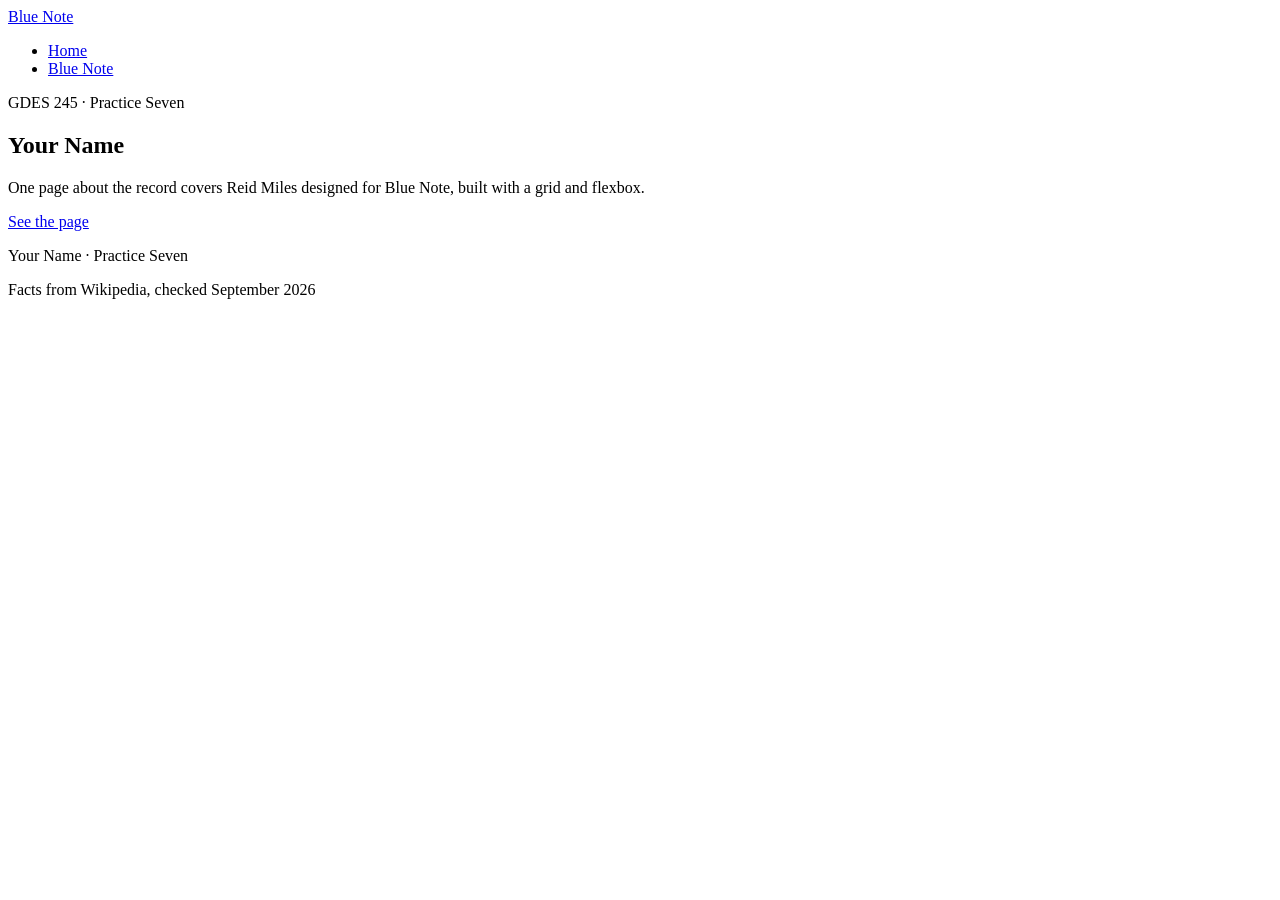
==== index.html @ 5fb1548e "Add files via upload" ====
<!DOCTYPE html>
<html lang="en">
<head>
  <meta charset="UTF-8">
  <meta name="viewport" content="width=device-width, initial-scale=1.0">
  <title>Your Name, Web 1</title>

  <link rel="preconnect" href="https://fonts.googleapis.com">
  <link rel="preconnect" href="https://fonts.gstatic.com" crossorigin>
  <link href="https://fonts.googleapis.com/css2?family=Anton&family=Work+Sans:wght@400;600&display=swap" rel="stylesheet">

  <link rel="stylesheet" href="css/styles.css">
</head>
<body>

<header class="site-header">
  <a class="logo" href="index.html">Blue Note</a>
  <nav>
    <ul>
      <li><a href="index.html">Home</a></li>
      <li><a href="pages/blue-note.html">Blue Note</a></li>
    </ul>
  </nav>
</header>

<section class="hero">
  <p>GDES 245 &middot; Practice Seven</p>
  <h1>Your Name</h1>
  <p>One page about the record covers Reid Miles
     designed for Blue Note, built with a grid and flexbox.</p>
  <a class="button" href="pages/blue-note.html">See the page</a>
</section>

<footer class="site-footer" id="sources">
  <p>Your Name &middot; Practice Seven</p>
  <p>Facts from Wikipedia, checked September 2026</p>
</footer>

</body>
</html>
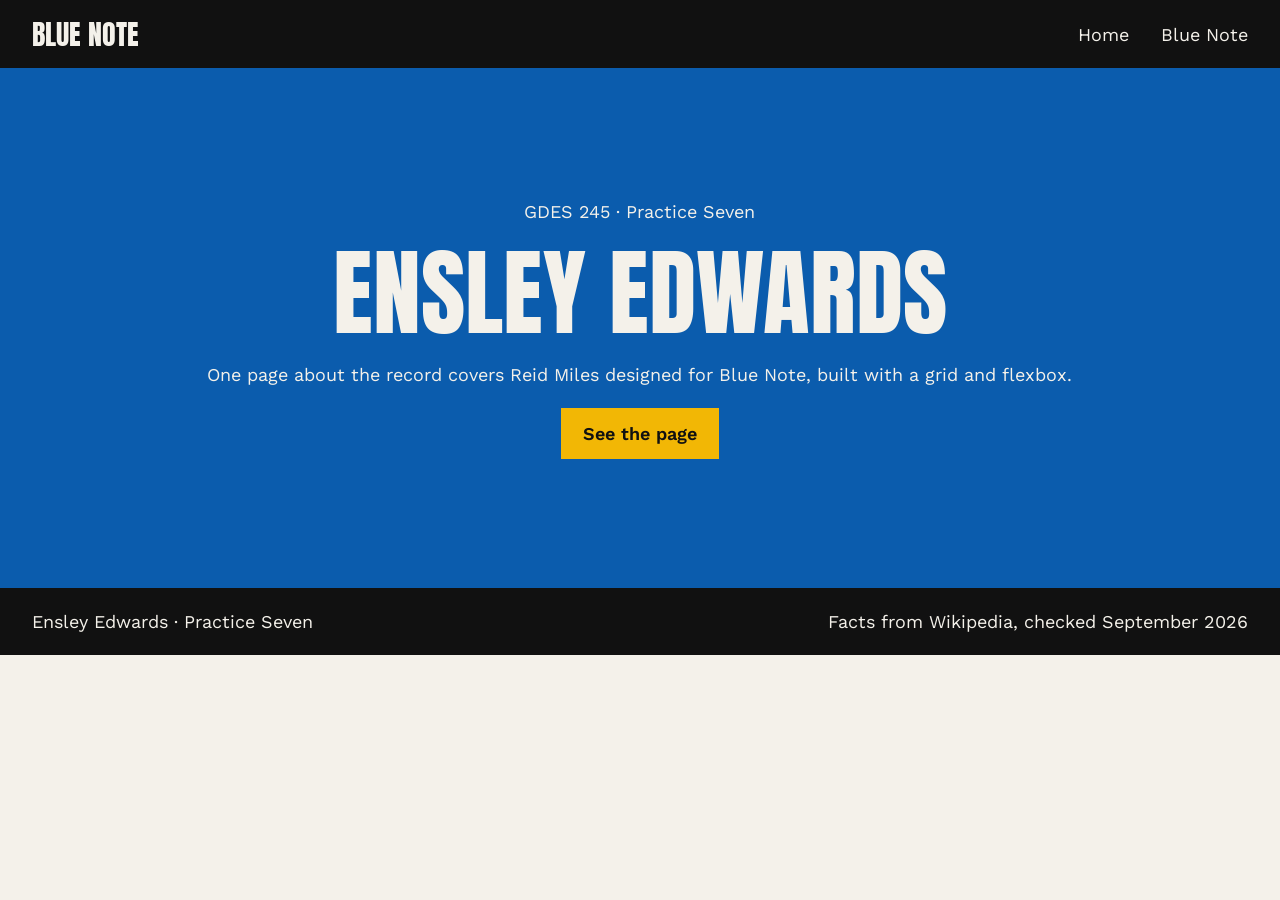
==== commit bf020de9: "custom index" ====
--- a/index.html
+++ b/index.html
@@ -3,7 +3,7 @@
 <head>
   <meta charset="UTF-8">
   <meta name="viewport" content="width=device-width, initial-scale=1.0">
-  <title>Your Name, Web 1</title>
+  <title>Ensley Edwards, Web 1</title>
 
   <link rel="preconnect" href="https://fonts.googleapis.com">
   <link rel="preconnect" href="https://fonts.gstatic.com" crossorigin>
@@ -25,14 +25,14 @@
 
 <section class="hero">
   <p>GDES 245 &middot; Practice Seven</p>
-  <h1>Your Name</h1>
+  <h1>Ensley Edwards</h1>
   <p>One page about the record covers Reid Miles
      designed for Blue Note, built with a grid and flexbox.</p>
   <a class="button" href="pages/blue-note.html">See the page</a>
 </section>
 
 <footer class="site-footer" id="sources">
-  <p>Your Name &middot; Practice Seven</p>
+  <p>Ensley Edwards &middot; Practice Seven</p>
   <p>Facts from Wikipedia, checked September 2026</p>
 </footer>
 
--- a/css/styles.css
+++ b/css/styles.css
@@ -0,0 +1,140 @@
+* {
+    box-sizing: border-box;
+    margin: 0;
+    padding: 0;
+}
+
+body {
+    display: grid;
+    grid-template-columns: 2fr 1fr;
+    background: #f4f1ea;
+    color: #111111;
+    font-family: 'Work Sans', sans-serif;
+    font-size: 18px;
+    line-height: 1.5;
+}
+
+h1, h2, h3, .logo, .swatch {
+    font-family: 'Anton', sans-serif;
+    font-weight: 400;
+    text-transform: uppercase;
+    line-height: 1;
+}
+
+.site-header, .site-footer {
+    display: flex;
+    justify-content: space-between;
+    align-items: center;
+    padding: 20px 32px;
+    background: #111111;
+    color: #f4f1ea;
+}
+
+.site-header a {
+    color: #f4f1ea;
+    text-decoration: none;
+}
+
+.logo {
+    font-size: 28px;
+}
+
+nav ul {
+    display: flex;
+    gap: 32px;
+    list-style: none;
+}
+
+.hero {
+    display: flex;
+    flex-direction: column;
+    justify-content: center;
+    align-items: center;
+    gap: 20px;
+    min-height: 520px;
+    padding: 48px 32px;
+    background: #0B5CAD;
+    color: #f4f1ea;
+    text-align: center;
+}
+
+.hero h1 {
+    font-size: 96px;
+}
+
+.button {
+    padding: 12px 22px;
+    background: #f2B705;
+    color: #111111;
+    font-weight: 600;
+    text-decoration: none;
+}
+
+.site-header, .hero, .people, .site-footer {
+    grid-column: span 2
+}
+
+.records, .studio, .people {
+    padding: 64px 32px;
+}
+
+h2 {
+    font-size: 40px;
+    margin-bottom: 20px;
+}
+
+h3 {
+    font-size: 32px;
+}
+
+.album {
+    display: flex;
+    align-items: center;
+    gap: 24px;
+    padding: 20px 0;
+    border-top: 3px solid #111111;
+}
+
+.swatch {
+    display: flex;
+    justify-content: center;
+    align-items: center;
+    flex: 0 0 100px;
+    height: 100px;
+    font-size: 32px;
+}
+
+.blue {background: #0B5CAD; color: #f4f1ea;}
+.ink {background: #111111; color: #f2B705;}
+.orange {background: #e0592a;}
+.yellow {background: #f2B705;}
+
+.info {
+    flex: 1;
+}
+
+.studio {
+    display: flex;
+    flex-direction: column;
+    gap: 16px;
+}
+
+.studio img {
+    width: 100%;
+    height: auto;
+}
+
+.cards {
+    display: flex;
+    gap: 24px;
+}
+
+.person {
+    flex: 1;
+    display: flex;
+    flex-direction: column;
+    justify-content: space-between;
+    gap: 24px;
+    padding: 28px;
+    background: #e6e0d4;
+}
